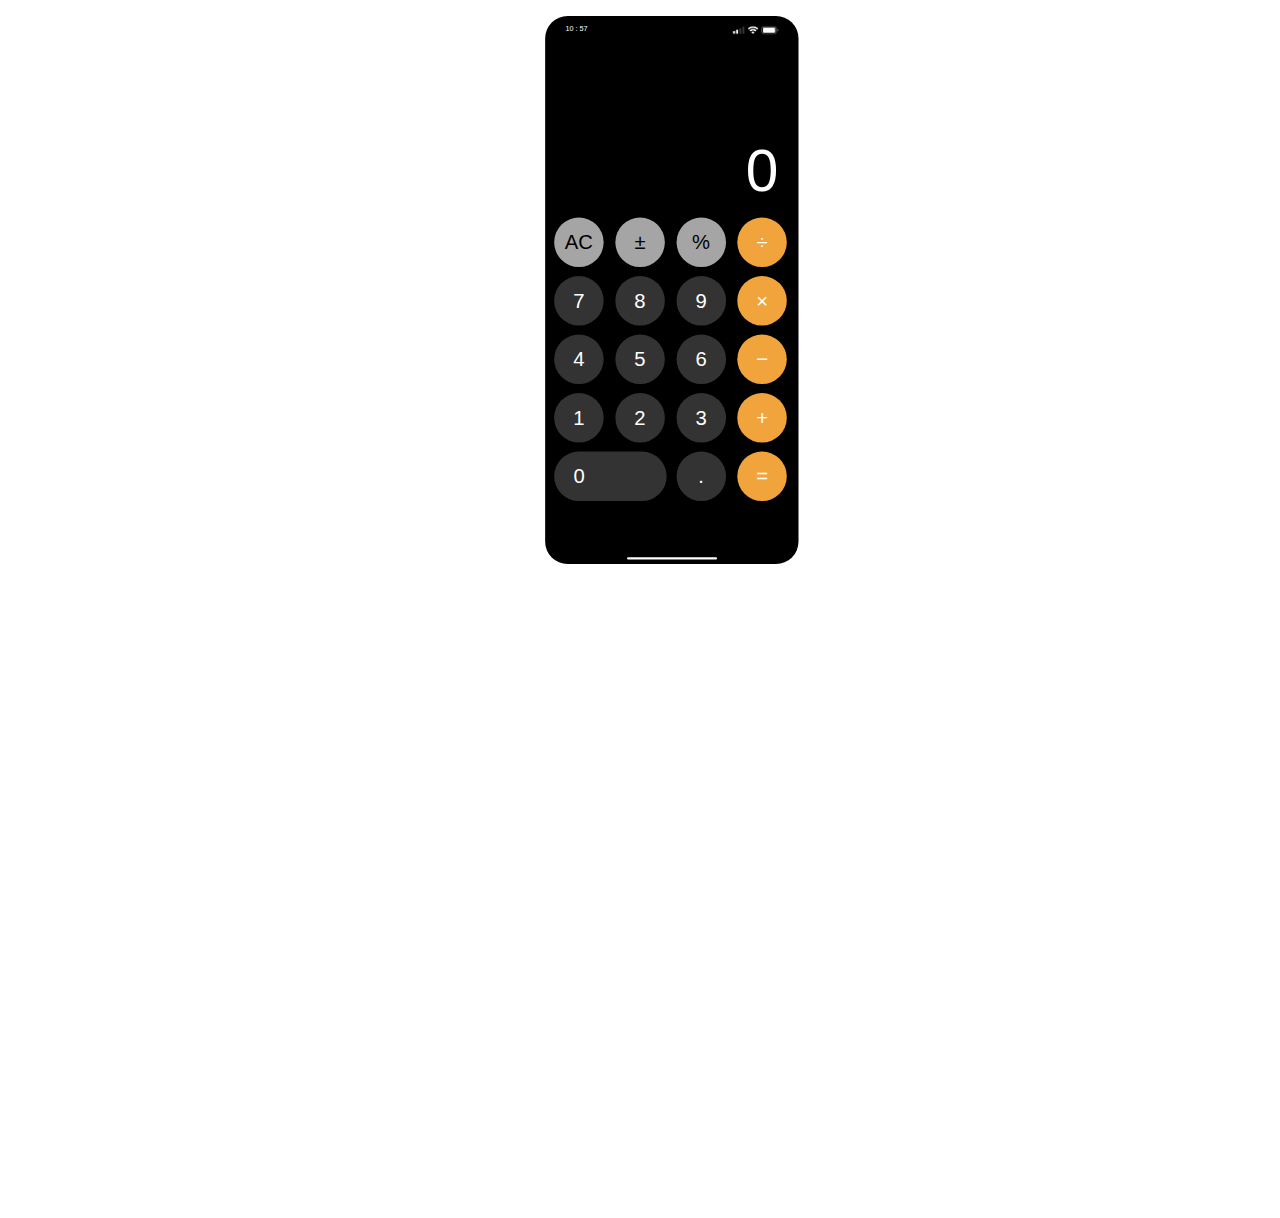
==== index.html @ d403a2bd "index html" ====
<!--  todo: After six digits number gets smaller in order to fit in windows                                 -->
<!--  todo: Operator Botton's background turns into white when it is lelected                               -->
<!--  todo: AC turns into C when there is some expression and then transformes into AC back again           -->
<!--  todo: Make keyboard inputs work with the calculator                                                   -->
<!--  todo: Limit the visible display number to 9 digits + decimal 9 digits                                 -->
<!--  todo: Make display font size dynamically change for when you have 6, 7, 8, 9 digits                   -->
<!--  done: first number that is written shows as underfined but folowing numbers are ok. Why so, find it   -->
<!--  done: it is not possible to put , and . in one expression                                             -->




<!DOCTYPE html>
<html lang="en">
<head>
    <meta charset="UTF-8">
    <meta http-equiv="X-UA-Compatible" content="IE=edge">
    <meta name="viewport" content="width=device-width, initial-scale=1.0">
    <title> iPhone Calculator</title>
    <link rel="stylesheet" href="/iPhone.css">
</head>
<body>

    <div class="calculator">                                                          <!-- Big divs that contains everything-->
        <div class="top-container">                                                   <!-- top of iphone  -->
            <div class="clock">
                <span class="hour"></span> : <span class="minute"></span>             <!-- time  -->
            </div>
            <div class="img">
                <img src="/iPhone.png" alt="img">                                      <!-- photo-->
            </div>
        </div>

        <div class="display"> 0 </div>                                                 <!-- display that shows the result -->
        <div class="buttons-container">                                                <!-- constainer that contains all bottoms  -->
            <div class="button function ac"> AC</div>
            <div class="button function pm"> ± </div>
            <div class="button function percent"> % </div>
            <div class="button operator division"> ÷ </div>
            <div class="button number-7"> 7 </div>
            <div class="button number-8"> 8 </div>
            <div class="button number-9"> 9 </div>
            <div class="button operator multiplication"> × </div>
            <div class="button number-4"> 4 </div>
            <div class="button number-5"> 5 </div>
            <div class="button number-6"> 6 </div>
            <div class="button operator subtraction"> − </div>
            <div class="button number-1"> 1 </div>
            <div class="button number-2"> 2 </div>
            <div class="button number-3"> 3 </div>
            <div class="button operator addition"> + </div>
            <div class="button number-0"> 0 </div>
            <div class="button decimal"> . </div>
            <div class="button operator equal"> = </div>
        </div>
        <div class="bottom"></div>                                                     <!-- white in the footer of calculator-->
    </div>








    <script src="/iPhone.js"> </script>
</body>
</html>
---- iPhone.css ----
*{                                                              /* basic removing margin, padding*/
    box-sizing: border-box;                            
    margin: 0;
    padding: 0;
    user-select: none;                                         /* removes selection*/
}
body {
    margin:  25px;
    font-family: "Helvetica Neue", sans-serif;
}
.calculator {
    background-color: black;
    width: 563px;
    height: 1218px;
    border-radius: 50px;
    padding: 20px;
    position: relative;
    color: white;
    transform: translateX(-50%);
    left: 50%;
}
.top-container {                                                /* write classes using alphabetic order*/
    padding: 0 25px;
    height: 250px;
    display: flex;
    justify-content: space-between;
}
.display {
    font-size: 130px;
    font-weight: 300;
    margin-bottom: 20px;
    margin-right: 25px;
    height: 158px;
    text-align: right;
}
.display {
}
.buttons-container {
    display: grid;
    grid-template-columns: repeat(4, 1fr);                      /* fr means free space and it would destrute equally between 4 elements*/
    grid-template-rows: repeat(5, 1fr);                         /* fr means free space and it would destrute equally between 5 elements*/
    grid-gap: 20px;
}
.button {
    align-items: center;
    background-color: #333;
    border-radius: 50%;
    cursor: pointer;
    display: flex;
    font-size: 45px;
    height: 110px ;
    justify-content: center;
    transition:  filter .3s;
    width: 110px ;
}
.button:active, .button:focus{
    filter: brightness(250%);                                       /* when click becames brighter*/
}
.function {
    color: black;
    background-color: #a5a5a5;
}
.operator {
    background-color: #f1a33c;
}
.number-0 {
    border-radius: 55px;
    grid-column-end: 3;                                               /* combination of two styles makes 0 twice bigger but does not push or change position of other elements*/
    grid-column-start: 1;                                             /* combination of two styles makes 0 twice bigger but does not push or change position of other elements*/
    justify-content: flex-start;
    padding: 0  0 0 43px;
    width: 250px;
}
.bottom {
    background-color: white;
    border-radius: 4px;
    bottom: 10px;
    height: 5px;
    transform: translateX(-50%);                                       /* combination of both of this styles put the element with position in the middle*/
    left: 50%;                                                         /* combination of both of this styles put the element with position in the middle*/
    position: absolute;                                                /* according to header chages position*/                               
    width: 200px;
}



@media only screen  and (max-width:1300px) and (min-width:1200px){                   /* simple way to make it responsive*/
    .calculator{
        scale: 0.45;
        transform: translateX(-50%);                                       
        left: 40%;  
        margin-top: -28%;
    }
}
@media only screen  and (min-width:1500px) {                                        /* simple way to make it responsive*/
    .calculator{
        scale: 0.75;
        transform: translateX(-50%);                                       
        left: 40%; 
        margin-top: -9%; 
    }
}
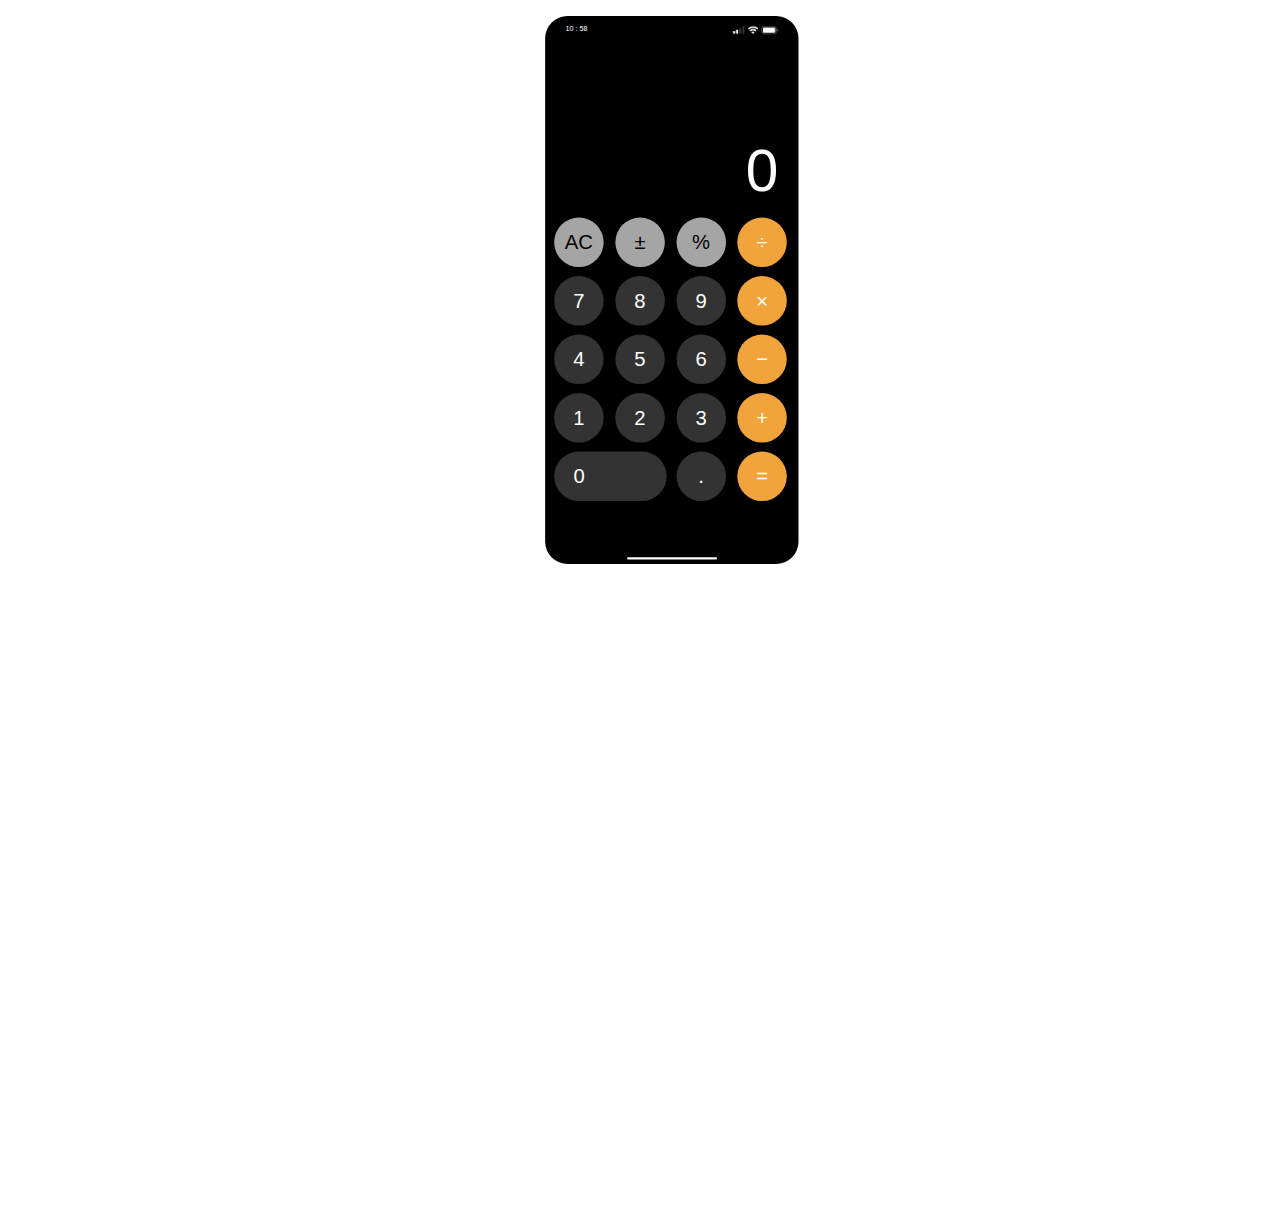
==== commit 0b828193: "no comment" ====
--- a/index.html
+++ b/index.html
@@ -17,7 +17,7 @@
     <meta http-equiv="X-UA-Compatible" content="IE=edge">
     <meta name="viewport" content="width=device-width, initial-scale=1.0">
     <title> iPhone Calculator</title>
-    <link rel="stylesheet" href="/iPhone.css">
+    <link rel="stylesheet" href="/index.css">
 </head>
 <body>
 
@@ -63,6 +63,6 @@
 
 
 
-    <script src="/iPhone.js"> </script>
+    <script src="/app.js"> </script>
 </body>
 </html>--- a/index.css
+++ b/index.css
@@ -0,0 +1,102 @@
+*{                                                              /* basic removing margin, padding*/
+    box-sizing: border-box;                            
+    margin: 0;
+    padding: 0;
+    user-select: none;                                         /* removes selection*/
+}
+body {
+    margin:  25px;
+    font-family: "Helvetica Neue", sans-serif;
+}
+.calculator {
+    background-color: black;
+    width: 563px;
+    height: 1218px;
+    border-radius: 50px;
+    padding: 20px;
+    position: relative;
+    color: white;
+    transform: translateX(-50%);
+    left: 50%;
+}
+.top-container {                                                /* write classes using alphabetic order*/
+    padding: 0 25px;
+    height: 250px;
+    display: flex;
+    justify-content: space-between;
+}
+.display {
+    font-size: 130px;
+    font-weight: 300;
+    margin-bottom: 20px;
+    margin-right: 25px;
+    height: 158px;
+    text-align: right;
+}
+.display {
+}
+.buttons-container {
+    display: grid;
+    grid-template-columns: repeat(4, 1fr);                      /* fr means free space and it would destrute equally between 4 elements*/
+    grid-template-rows: repeat(5, 1fr);                         /* fr means free space and it would destrute equally between 5 elements*/
+    grid-gap: 20px;
+}
+.button {
+    align-items: center;
+    background-color: #333;
+    border-radius: 50%;
+    cursor: pointer;
+    display: flex;
+    font-size: 45px;
+    height: 110px ;
+    justify-content: center;
+    transition:  filter .3s;
+    width: 110px ;
+}
+.button:active, .button:focus{
+    filter: brightness(250%);                                       /* when click becames brighter*/
+}
+.function {
+    color: black;
+    background-color: #a5a5a5;
+}
+.operator {
+    background-color: #f1a33c;
+}
+.number-0 {
+    border-radius: 55px;
+    grid-column-end: 3;                                               /* combination of two styles makes 0 twice bigger but does not push or change position of other elements*/
+    grid-column-start: 1;                                             /* combination of two styles makes 0 twice bigger but does not push or change position of other elements*/
+    justify-content: flex-start;
+    padding: 0  0 0 43px;
+    width: 250px;
+}
+.bottom {
+    background-color: white;
+    border-radius: 4px;
+    bottom: 10px;
+    height: 5px;
+    transform: translateX(-50%);                                       /* combination of both of this styles put the element with position in the middle*/
+    left: 50%;                                                         /* combination of both of this styles put the element with position in the middle*/
+    position: absolute;                                                /* according to header chages position*/                               
+    width: 200px;
+}
+
+
+
+@media only screen  and (max-width:1300px) and (min-width:1200px){                   /* simple way to make it responsive*/
+    .calculator{
+        scale: 0.45;
+        transform: translateX(-50%);                                       
+        left: 40%;  
+        margin-top: -28%;
+    }
+}
+@media only screen  and (min-width:1500px) {                                        /* simple way to make it responsive*/
+    .calculator{
+        scale: 0.75;
+        transform: translateX(-50%);                                       
+        left: 40%; 
+        margin-top: -9%; 
+    }
+}